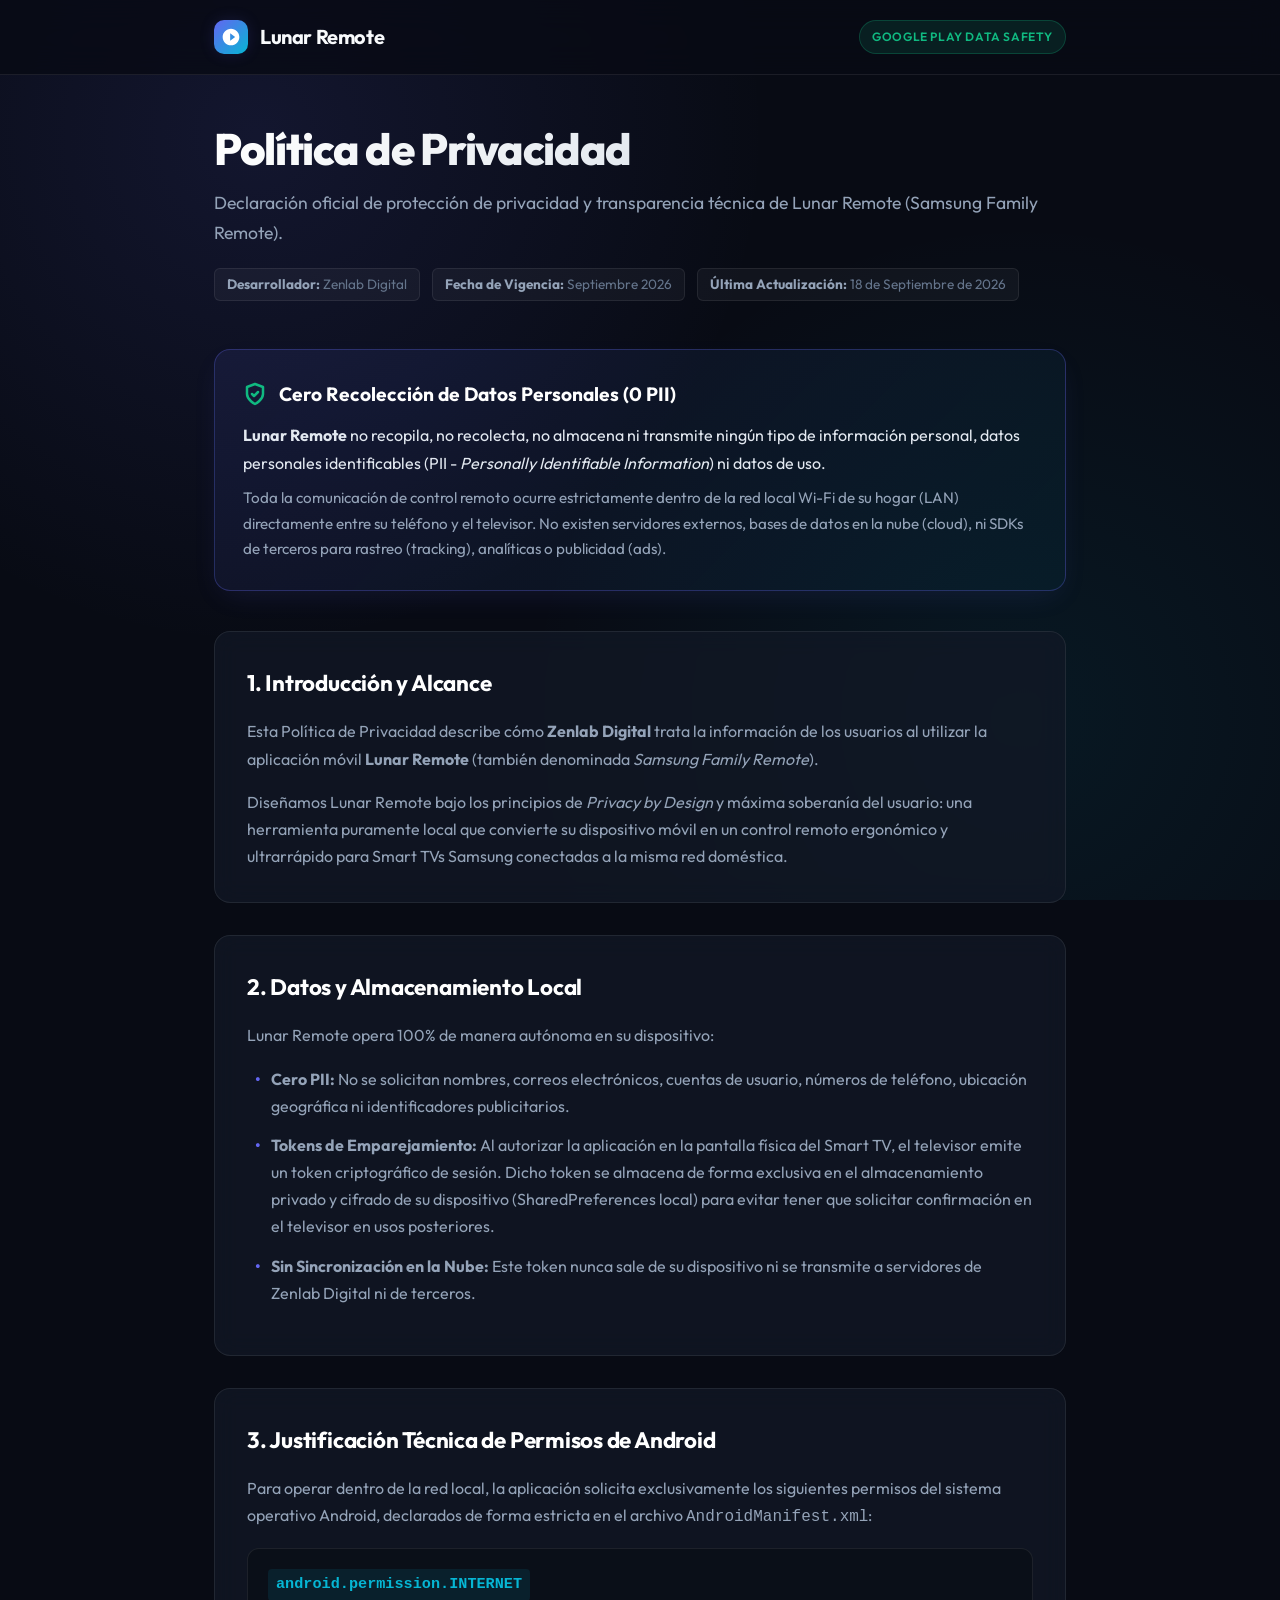
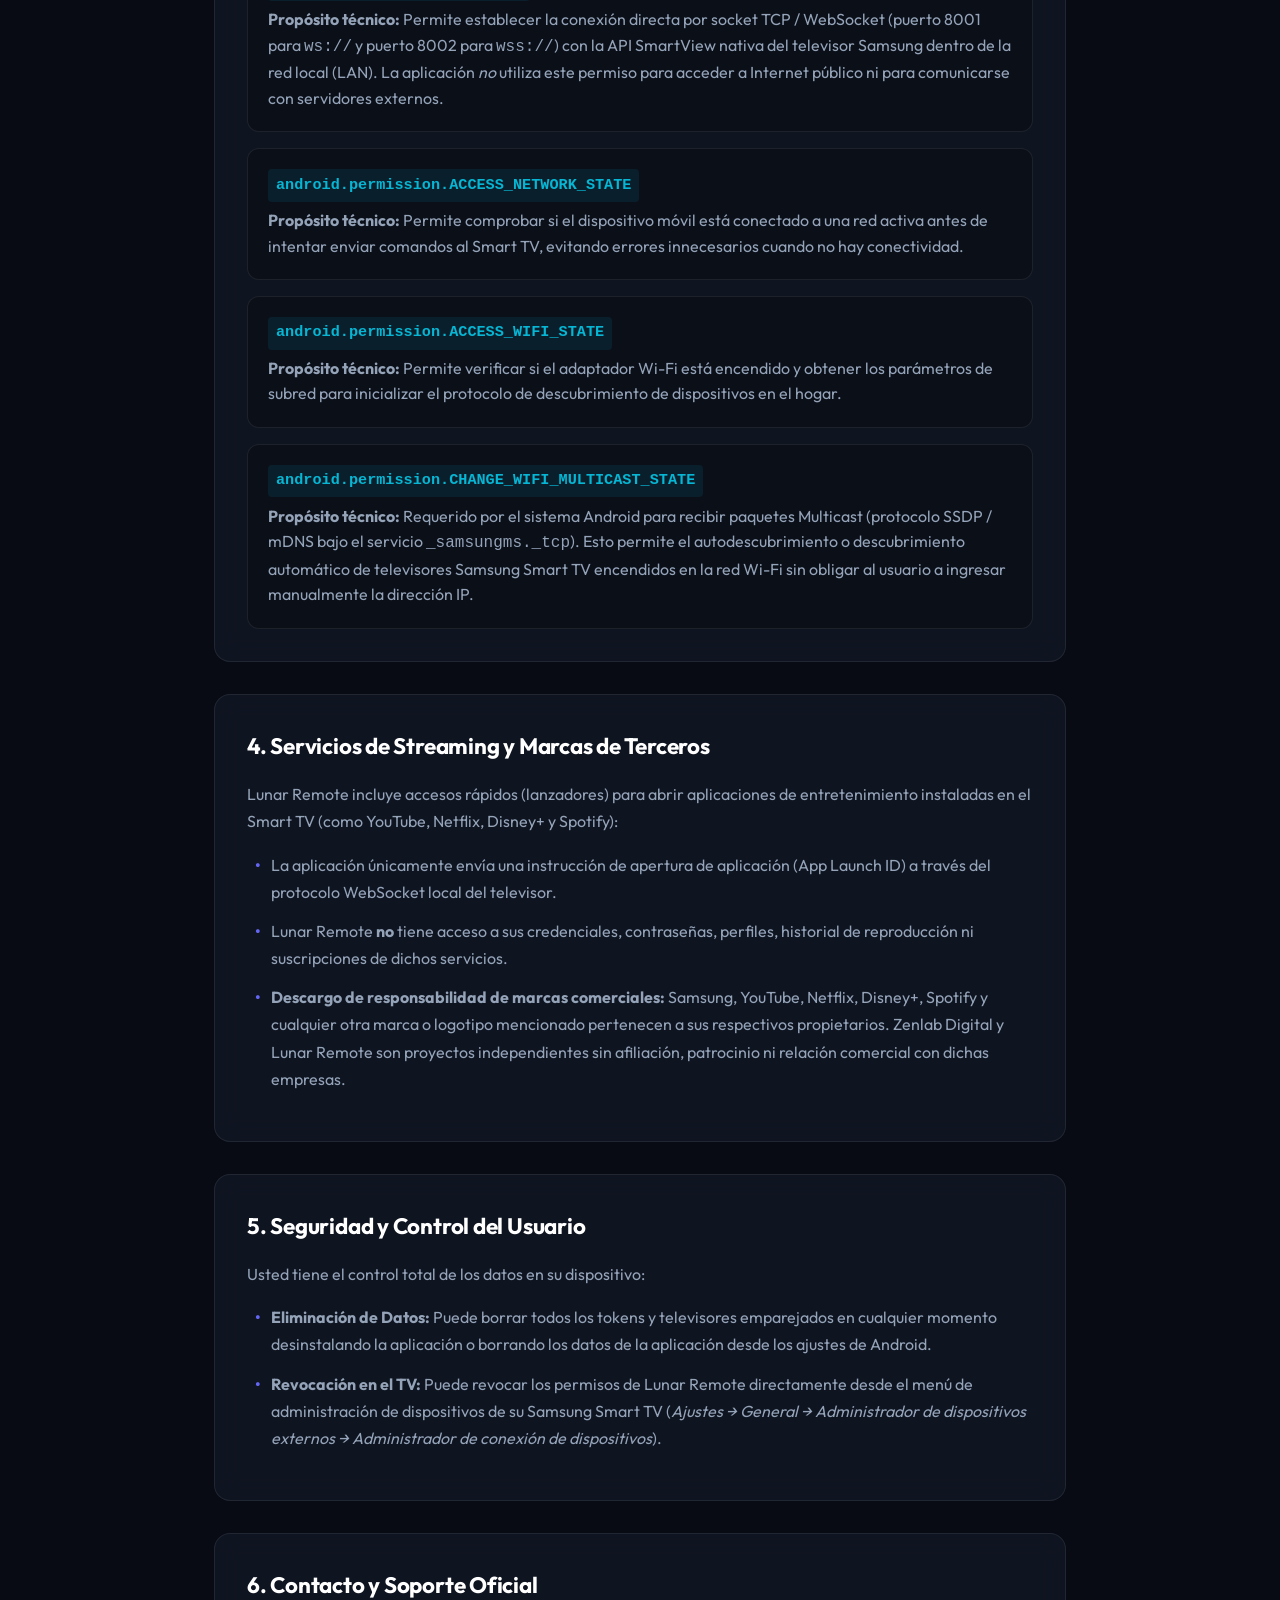
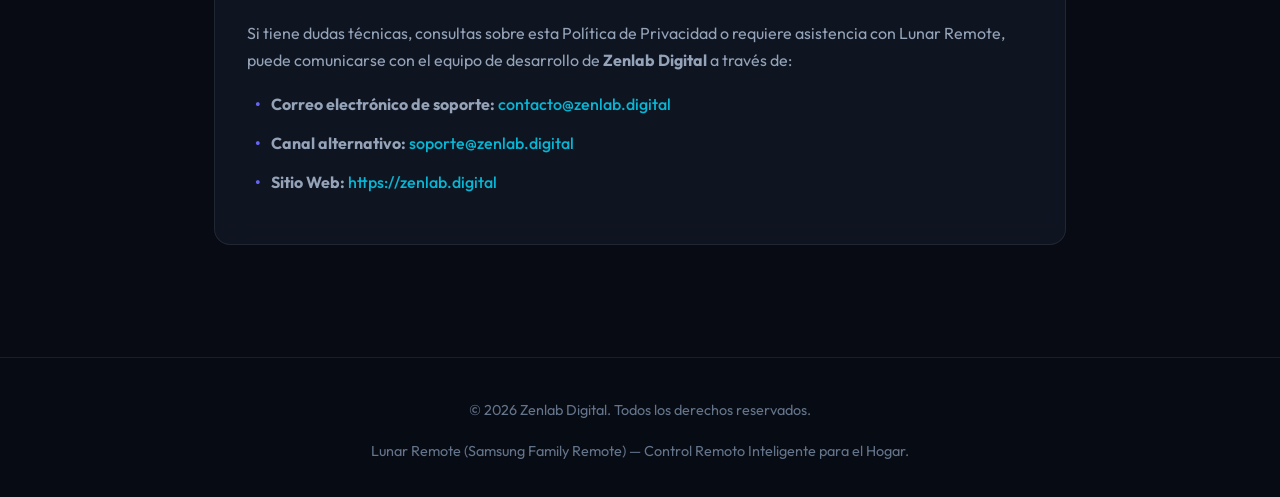
==== privacy.html @ e154f251 "feat: initial landing page and privacy policy for Lunar Remote" ====
<!DOCTYPE html>
<html lang="es">
<head>
  <meta charset="UTF-8">
  <meta name="viewport" content="width=device-width, initial-scale=1.0">
  <title>Política de Privacidad | Lunar Remote — Zenlab Digital</title>
  <meta name="description" content="Política de Privacidad y Declaración de Data Safety de Lunar Remote (Samsung Family Remote) desarrollada por Zenlab Digital.">
  <link rel="preconnect" href="https://fonts.googleapis.com">
  <link rel="preconnect" href="https://fonts.gstatic.com" crossorigin>
  <link href="https://fonts.googleapis.com/css2?family=Outfit:wght@300;400;500;600;700;800&display=swap" rel="stylesheet">
  <style>
    :root {
      --bg-dark: #080B14;
      --bg-card: rgba(18, 24, 38, 0.75);
      --bg-card-hover: rgba(28, 36, 56, 0.85);
      --border-glass: rgba(255, 255, 255, 0.08);
      --border-accent: rgba(99, 102, 241, 0.3);
      --accent-primary: #6366F1;
      --accent-secondary: #06B6D4;
      --accent-glow: rgba(99, 102, 241, 0.15);
      --text-main: #F8FAFC;
      --text-muted: #94A3B8;
      --text-dim: #64748B;
      --success: #10B981;
      --font-family: 'Outfit', -apple-system, BlinkMacSystemFont, 'Segoe UI', Roboto, sans-serif;
    }

    * {
      box-sizing: border-box;
      margin: 0;
      padding: 0;
    }

    body {
      font-family: var(--font-family);
      background-color: var(--bg-dark);
      background-image: 
        radial-gradient(circle at 20% 15%, rgba(99, 102, 241, 0.12) 0%, transparent 40%),
        radial-gradient(circle at 80% 80%, rgba(6, 182, 212, 0.08) 0%, transparent 40%);
      background-attachment: fixed;
      color: var(--text-main);
      line-height: 1.7;
      min-height: 100vh;
      display: flex;
      flex-direction: column;
    }

    header {
      border-bottom: 1px solid var(--border-glass);
      background: rgba(8, 11, 20, 0.8);
      backdrop-filter: blur(16px);
      -webkit-backdrop-filter: blur(16px);
      position: sticky;
      top: 0;
      z-index: 100;
    }

    .nav-container {
      max-width: 900px;
      margin: 0 auto;
      padding: 1.25rem 1.5rem;
      display: flex;
      justify-content: space-between;
      align-items: center;
    }

    .brand {
      display: flex;
      align-items: center;
      gap: 0.75rem;
      text-decoration: none;
      color: var(--text-main);
      font-weight: 700;
      font-size: 1.25rem;
      letter-spacing: -0.02em;
    }

    .brand-badge {
      width: 34px;
      height: 34px;
      border-radius: 10px;
      background: linear-gradient(135deg, var(--accent-primary), var(--accent-secondary));
      display: flex;
      align-items: center;
      justify-content: center;
      box-shadow: 0 0 15px var(--accent-glow);
    }

    .brand-badge svg {
      width: 20px;
      height: 20px;
      fill: #ffffff;
    }

    .nav-tag {
      font-size: 0.75rem;
      font-weight: 600;
      text-transform: uppercase;
      letter-spacing: 0.05em;
      padding: 0.35rem 0.75rem;
      border-radius: 9999px;
      background: rgba(16, 185, 129, 0.12);
      color: var(--success);
      border: 1px solid rgba(16, 185, 129, 0.25);
    }

    main {
      flex: 1;
      max-width: 900px;
      margin: 0 auto;
      padding: 3rem 1.5rem 5rem;
      width: 100%;
    }

    .policy-hero {
      margin-bottom: 3rem;
      text-align: left;
    }

    .policy-title {
      font-size: clamp(2rem, 4vw, 2.75rem);
      font-weight: 800;
      letter-spacing: -0.03em;
      line-height: 1.2;
      margin-bottom: 0.75rem;
      background: linear-gradient(135deg, #FFFFFF 0%, #CBD5E1 100%);
      -webkit-background-clip: text;
      -webkit-text-fill-color: transparent;
    }

    .policy-subtitle {
      font-size: 1.1rem;
      color: var(--text-muted);
      margin-bottom: 1.25rem;
    }

    .meta-pills {
      display: flex;
      flex-wrap: wrap;
      gap: 0.75rem;
      font-size: 0.85rem;
      color: var(--text-dim);
    }

    .meta-pill {
      background: rgba(255, 255, 255, 0.04);
      border: 1px solid var(--border-glass);
      padding: 0.25rem 0.75rem;
      border-radius: 6px;
    }

    .meta-pill strong {
      color: var(--text-muted);
    }

    .highlight-card {
      background: linear-gradient(135deg, rgba(99, 102, 241, 0.1), rgba(6, 182, 212, 0.05));
      border: 1px solid var(--border-accent);
      border-radius: 16px;
      padding: 1.75rem;
      margin-bottom: 2.5rem;
      box-shadow: 0 10px 30px -10px var(--accent-glow);
    }

    .highlight-header {
      display: flex;
      align-items: center;
      gap: 0.75rem;
      margin-bottom: 0.75rem;
    }

    .highlight-header h3 {
      font-size: 1.2rem;
      font-weight: 700;
      color: #FFFFFF;
    }

    .section-card {
      background: var(--bg-card);
      border: 1px solid var(--border-glass);
      border-radius: 16px;
      padding: 2rem;
      margin-bottom: 2rem;
      backdrop-filter: blur(12px);
      -webkit-backdrop-filter: blur(12px);
      transition: border-color 0.2s ease, transform 0.2s ease;
    }

    .section-card:hover {
      border-color: rgba(255, 255, 255, 0.15);
    }

    .section-card h2 {
      font-size: 1.4rem;
      font-weight: 700;
      margin-bottom: 1rem;
      color: #FFFFFF;
      display: flex;
      align-items: center;
      gap: 0.5rem;
      letter-spacing: -0.01em;
    }

    .section-card p {
      color: var(--text-muted);
      margin-bottom: 1rem;
      font-size: 1rem;
    }

    .section-card p:last-child {
      margin-bottom: 0;
    }

    .permission-item {
      background: rgba(0, 0, 0, 0.25);
      border: 1px solid var(--border-glass);
      border-radius: 12px;
      padding: 1.25rem;
      margin-top: 1rem;
    }

    .permission-name {
      font-family: ui-monospace, SFMono-Regular, Menlo, Monaco, Consolas, monospace;
      font-size: 0.95rem;
      font-weight: 600;
      color: var(--accent-secondary);
      margin-bottom: 0.4rem;
      display: inline-block;
      background: rgba(6, 182, 212, 0.1);
      padding: 0.2rem 0.5rem;
      border-radius: 4px;
    }

    .permission-desc {
      font-size: 0.95rem;
      color: var(--text-muted);
      line-height: 1.6;
    }

    ul {
      list-style-type: none;
      padding-left: 0;
      margin: 1rem 0;
    }

    ul li {
      position: relative;
      padding-left: 1.5rem;
      margin-bottom: 0.75rem;
      color: var(--text-muted);
    }

    ul li::before {
      content: "•";
      position: absolute;
      left: 0.5rem;
      color: var(--accent-primary);
      font-weight: bold;
    }

    footer {
      border-top: 1px solid var(--border-glass);
      background: rgba(8, 11, 20, 0.95);
      padding: 2.5rem 1.5rem;
      text-align: center;
      font-size: 0.9rem;
      color: var(--text-dim);
    }

    .footer-content {
      max-width: 900px;
      margin: 0 auto;
      display: flex;
      flex-direction: column;
      align-items: center;
      gap: 1rem;
    }

    .contact-link {
      color: var(--accent-secondary);
      text-decoration: none;
      font-weight: 500;
      transition: color 0.2s ease;
    }

    .contact-link:hover {
      color: #FFFFFF;
      text-decoration: underline;
    }
  </style>
</head>
<body>

  <header>
    <div class="nav-container">
      <a href="index.html" class="brand">
        <div class="brand-badge">
          <svg viewBox="0 0 24 24">
            <path d="M12 2C6.48 2 2 6.48 2 12s4.48 10 10 10 10-4.48 10-10S17.52 2 12 2zm-1 14.5v-9l6 4.5-6 4.5z"/>
          </svg>
        </div>
        <span>Lunar Remote</span>
      </a>
      <span class="nav-tag">Google Play Data Safety</span>
    </div>
  </header>

  <main>
    <div class="policy-hero">
      <h1 class="policy-title">Política de Privacidad</h1>
      <p class="policy-subtitle">Declaración oficial de protección de privacidad y transparencia técnica de Lunar Remote (Samsung Family Remote).</p>
      <div class="meta-pills">
        <div class="meta-pill"><strong>Desarrollador:</strong> Zenlab Digital</div>
        <div class="meta-pill"><strong>Fecha de Vigencia:</strong> Septiembre 2026</div>
        <div class="meta-pill"><strong>Última Actualización:</strong> 18 de Septiembre de 2026</div>
      </div>
    </div>

    <!-- Highlight de Cero Recolección PII -->
    <div class="highlight-card">
      <div class="highlight-header">
        <svg width="24" height="24" viewBox="0 0 24 24" fill="none" stroke="#10B981" stroke-width="2.5" stroke-linecap="round" stroke-linejoin="round">
          <path d="M12 22s8-4 8-10V5l-8-3-8 3v7c0 6 8 10 8 10z"></path>
          <path d="m9 12 2 2 4-4"></path>
        </svg>
        <h3>Cero Recolección de Datos Personales (0 PII)</h3>
      </div>
      <p style="color: #E2E8F0; font-size: 1rem; margin-bottom: 0.5rem;">
        <strong>Lunar Remote</strong> no recopila, no recolecta, no almacena ni transmite ningún tipo de información personal, datos personales identificables (PII - <em>Personally Identifiable Information</em>) ni datos de uso.
      </p>
      <p style="color: var(--text-muted); font-size: 0.95rem;">
        Toda la comunicación de control remoto ocurre estrictamente dentro de la red local Wi-Fi de su hogar (LAN) directamente entre su teléfono y el televisor. No existen servidores externos, bases de datos en la nube (cloud), ni SDKs de terceros para rastreo (tracking), analíticas o publicidad (ads).
      </p>
    </div>

    <!-- Sección 1: Introducción y Alcance -->
    <section class="section-card">
      <h2>1. Introducción y Alcance</h2>
      <p>
        Esta Política de Privacidad describe cómo <strong>Zenlab Digital</strong> trata la información de los usuarios al utilizar la aplicación móvil <strong>Lunar Remote</strong> (también denominada <em>Samsung Family Remote</em>).
      </p>
      <p>
        Diseñamos Lunar Remote bajo los principios de <em>Privacy by Design</em> y máxima soberanía del usuario: una herramienta puramente local que convierte su dispositivo móvil en un control remoto ergonómico y ultrarrápido para Smart TVs Samsung conectadas a la misma red doméstica.
      </p>
    </section>

    <!-- Sección 2: Datos y Almacenamiento Local -->
    <section class="section-card">
      <h2>2. Datos y Almacenamiento Local</h2>
      <p>
        Lunar Remote opera 100% de manera autónoma en su dispositivo:
      </p>
      <ul>
        <li><strong>Cero PII:</strong> No se solicitan nombres, correos electrónicos, cuentas de usuario, números de teléfono, ubicación geográfica ni identificadores publicitarios.</li>
        <li><strong>Tokens de Emparejamiento:</strong> Al autorizar la aplicación en la pantalla física del Smart TV, el televisor emite un token criptográfico de sesión. Dicho token se almacena de forma exclusiva en el almacenamiento privado y cifrado de su dispositivo (SharedPreferences local) para evitar tener que solicitar confirmación en el televisor en usos posteriores.</li>
        <li><strong>Sin Sincronización en la Nube:</strong> Este token nunca sale de su dispositivo ni se transmite a servidores de Zenlab Digital ni de terceros.</li>
      </ul>
    </section>

    <!-- Sección 3: Justificación Técnica de Permisos de Android -->
    <section class="section-card">
      <h2>3. Justificación Técnica de Permisos de Android</h2>
      <p>
        Para operar dentro de la red local, la aplicación solicita exclusivamente los siguientes permisos del sistema operativo Android, declarados de forma estricta en el archivo <code>AndroidManifest.xml</code>:
      </p>

      <div class="permission-item">
        <span class="permission-name">android.permission.INTERNET</span>
        <p class="permission-desc">
          <strong>Propósito técnico:</strong> Permite establecer la conexión directa por socket TCP / WebSocket (puerto 8001 para <code>ws://</code> y puerto 8002 para <code>wss://</code>) con la API SmartView nativa del televisor Samsung dentro de la red local (LAN). La aplicación <em>no</em> utiliza este permiso para acceder a Internet público ni para comunicarse con servidores externos.
        </p>
      </div>

      <div class="permission-item">
        <span class="permission-name">android.permission.ACCESS_NETWORK_STATE</span>
        <p class="permission-desc">
          <strong>Propósito técnico:</strong> Permite comprobar si el dispositivo móvil está conectado a una red activa antes de intentar enviar comandos al Smart TV, evitando errores innecesarios cuando no hay conectividad.
        </p>
      </div>

      <div class="permission-item">
        <span class="permission-name">android.permission.ACCESS_WIFI_STATE</span>
        <p class="permission-desc">
          <strong>Propósito técnico:</strong> Permite verificar si el adaptador Wi-Fi está encendido y obtener los parámetros de subred para inicializar el protocolo de descubrimiento de dispositivos en el hogar.
        </p>
      </div>

      <div class="permission-item">
        <span class="permission-name">android.permission.CHANGE_WIFI_MULTICAST_STATE</span>
        <p class="permission-desc">
          <strong>Propósito técnico:</strong> Requerido por el sistema Android para recibir paquetes Multicast (protocolo SSDP / mDNS bajo el servicio <code>_samsungms._tcp</code>). Esto permite el autodescubrimiento o descubrimiento automático de televisores Samsung Smart TV encendidos en la red Wi-Fi sin obligar al usuario a ingresar manualmente la dirección IP.
        </p>
      </div>
    </section>

    <!-- Sección 4: Servicios de Terceros y Lanzadores de Streaming -->
    <section class="section-card">
      <h2>4. Servicios de Streaming y Marcas de Terceros</h2>
      <p>
        Lunar Remote incluye accesos rápidos (lanzadores) para abrir aplicaciones de entretenimiento instaladas en el Smart TV (como YouTube, Netflix, Disney+ y Spotify):
      </p>
      <ul>
        <li>La aplicación únicamente envía una instrucción de apertura de aplicación (App Launch ID) a través del protocolo WebSocket local del televisor.</li>
        <li>Lunar Remote <strong>no</strong> tiene acceso a sus credenciales, contraseñas, perfiles, historial de reproducción ni suscripciones de dichos servicios.</li>
        <li><strong>Descargo de responsabilidad de marcas comerciales:</strong> Samsung, YouTube, Netflix, Disney+, Spotify y cualquier otra marca o logotipo mencionado pertenecen a sus respectivos propietarios. Zenlab Digital y Lunar Remote son proyectos independientes sin afiliación, patrocinio ni relación comercial con dichas empresas.</li>
      </ul>
    </section>

    <!-- Sección 5: Seguridad y Derechos del Usuario -->
    <section class="section-card">
      <h2>5. Seguridad y Control del Usuario</h2>
      <p>
        Usted tiene el control total de los datos en su dispositivo:
      </p>
      <ul>
        <li><strong>Eliminación de Datos:</strong> Puede borrar todos los tokens y televisores emparejados en cualquier momento desinstalando la aplicación o borrando los datos de la aplicación desde los ajustes de Android.</li>
        <li><strong>Revocación en el TV:</strong> Puede revocar los permisos de Lunar Remote directamente desde el menú de administración de dispositivos de su Samsung Smart TV (<em>Ajustes → General → Administrador de dispositivos externos → Administrador de conexión de dispositivos</em>).</li>
      </ul>
    </section>

    <!-- Sección 6: Contacto y Soporte -->
    <section class="section-card">
      <h2>6. Contacto y Soporte Oficial</h2>
      <p>
        Si tiene dudas técnicas, consultas sobre esta Política de Privacidad o requiere asistencia con Lunar Remote, puede comunicarse con el equipo de desarrollo de <strong>Zenlab Digital</strong> a través de:
      </p>
      <ul>
        <li><strong>Correo electrónico de soporte:</strong> <a href="mailto:contacto@zenlab.digital" class="contact-link">contacto@zenlab.digital</a></li>
        <li><strong>Canal alternativo:</strong> <a href="mailto:soporte@zenlab.digital" class="contact-link">soporte@zenlab.digital</a></li>
        <li><strong>Sitio Web:</strong> <a href="https://zenlab.digital" class="contact-link" target="_blank" rel="noopener noreferrer">https://zenlab.digital</a></li>
      </ul>
    </section>
  </main>

  <footer>
    <div class="footer-content">
      <p>© 2026 Zenlab Digital. Todos los derechos reservados.</p>
      <p>Lunar Remote (Samsung Family Remote) — Control Remoto Inteligente para el Hogar.</p>
    </div>
  </footer>

</body>
</html>
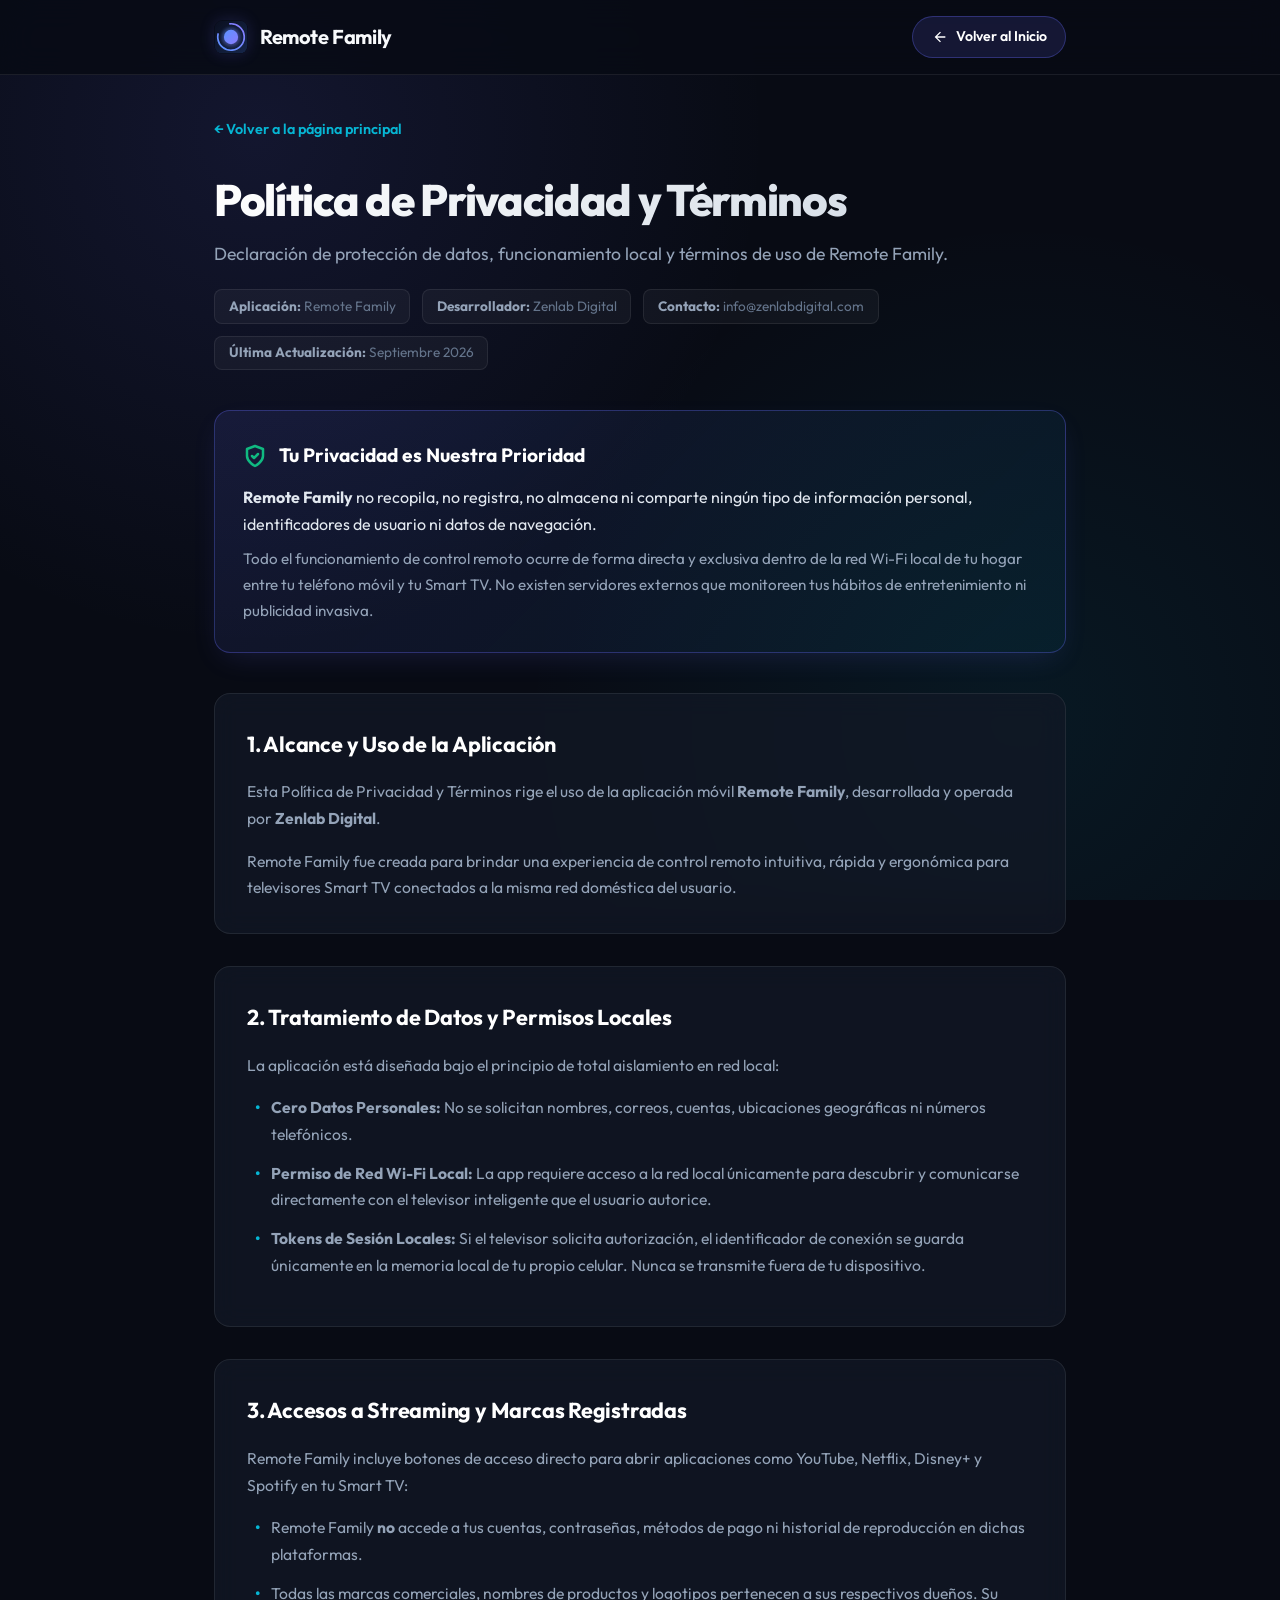
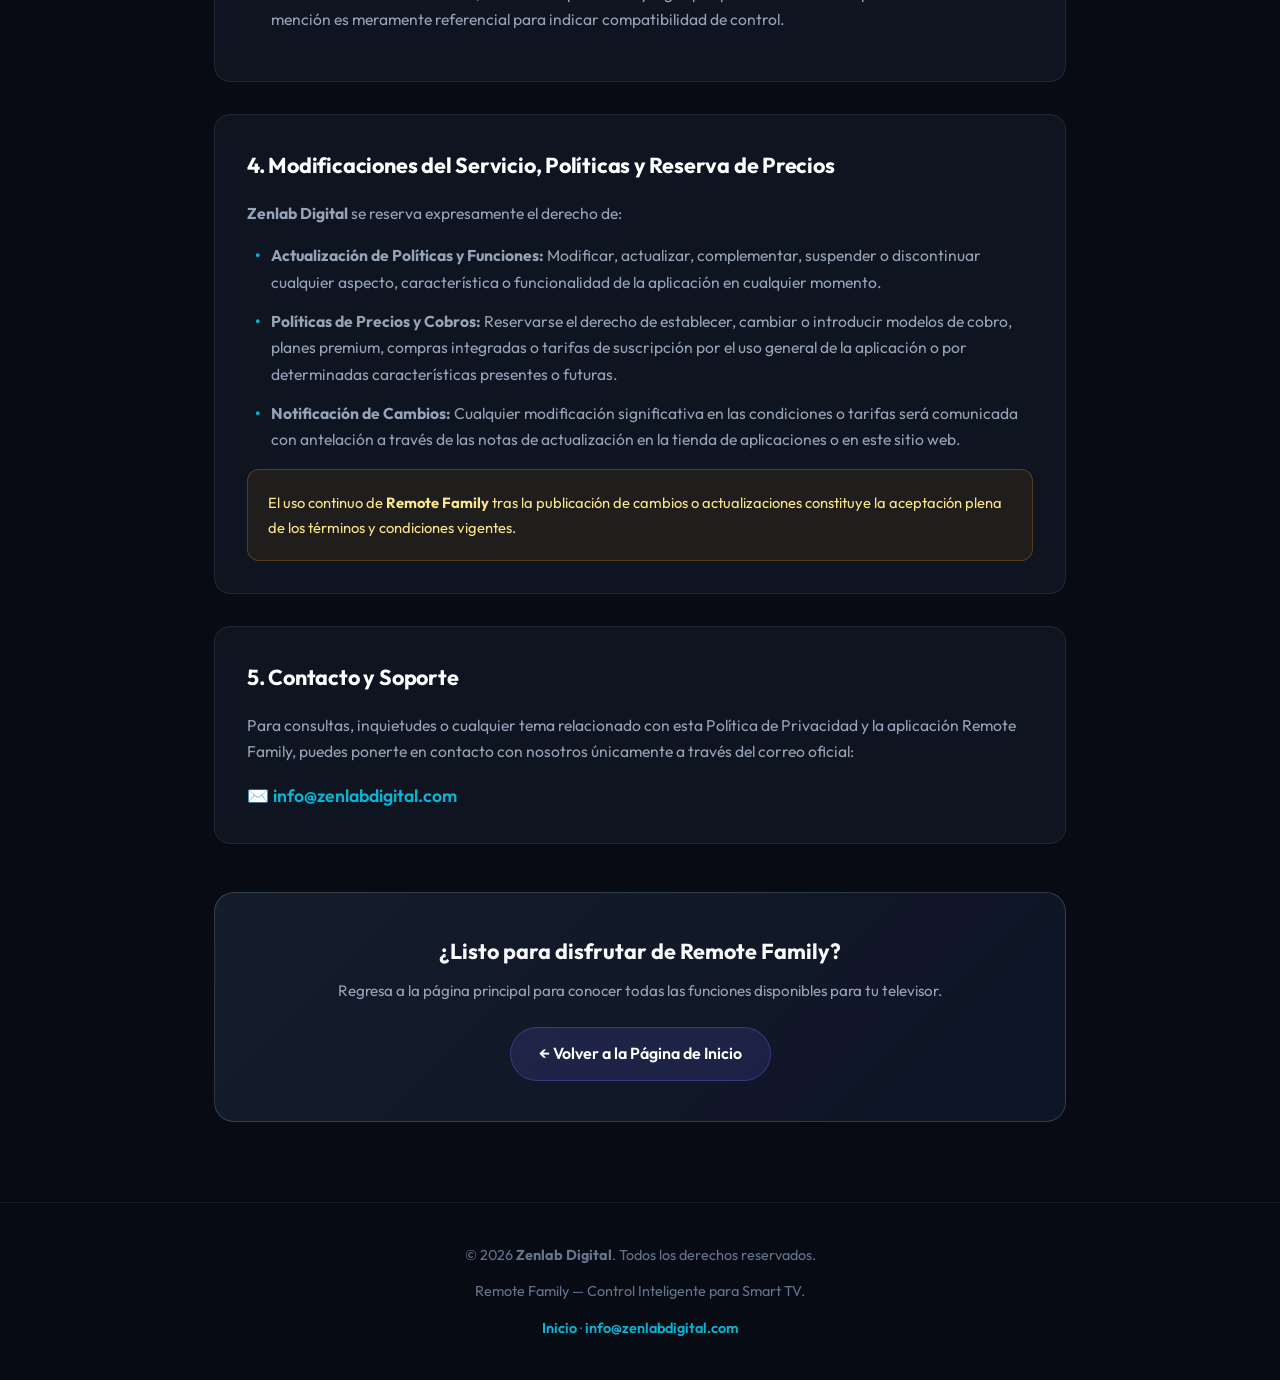
==== commit 9c9f54b3: "feat(branding): update to Remote Family landing, mockup and privacy policy" ====
--- a/privacy.html
+++ b/privacy.html
@@ -3,8 +3,13 @@
 <head>
   <meta charset="UTF-8">
   <meta name="viewport" content="width=device-width, initial-scale=1.0">
-  <title>Política de Privacidad | Lunar Remote — Zenlab Digital</title>
-  <meta name="description" content="Política de Privacidad y Declaración de Data Safety de Lunar Remote (Samsung Family Remote) desarrollada por Zenlab Digital.">
+  <title>Política de Privacidad y Términos | Remote Family — Zenlab Digital</title>
+  <meta name="description" content="Política de Privacidad, Declaración de Data Safety y Términos de Servicio de la aplicación Remote Family desarrollada por Zenlab Digital.">
+  <meta name="author" content="Zenlab Digital">
+
+  <!-- Favicon / App Icon -->
+  <link rel="icon" type="image/svg+xml" href="icono-app.svg">
+
   <link rel="preconnect" href="https://fonts.googleapis.com">
   <link rel="preconnect" href="https://fonts.gstatic.com" crossorigin>
   <link href="https://fonts.googleapis.com/css2?family=Outfit:wght@300;400;500;600;700;800&display=swap" rel="stylesheet">
@@ -14,14 +19,16 @@
       --bg-card: rgba(18, 24, 38, 0.75);
       --bg-card-hover: rgba(28, 36, 56, 0.85);
       --border-glass: rgba(255, 255, 255, 0.08);
-      --border-accent: rgba(99, 102, 241, 0.3);
+      --border-glass-strong: rgba(255, 255, 255, 0.15);
+      --border-accent: rgba(99, 102, 241, 0.35);
       --accent-primary: #6366F1;
       --accent-secondary: #06B6D4;
-      --accent-glow: rgba(99, 102, 241, 0.15);
+      --accent-glow: rgba(99, 102, 241, 0.2);
       --text-main: #F8FAFC;
       --text-muted: #94A3B8;
       --text-dim: #64748B;
       --success: #10B981;
+      --warning: #F59E0B;
       --font-family: 'Outfit', -apple-system, BlinkMacSystemFont, 'Segoe UI', Roboto, sans-serif;
     }
 
@@ -47,7 +54,7 @@
 
     header {
       border-bottom: 1px solid var(--border-glass);
-      background: rgba(8, 11, 20, 0.8);
+      background: rgba(8, 11, 20, 0.85);
       backdrop-filter: blur(16px);
       -webkit-backdrop-filter: blur(16px);
       position: sticky;
@@ -58,7 +65,7 @@
     .nav-container {
       max-width: 900px;
       margin: 0 auto;
-      padding: 1.25rem 1.5rem;
+      padding: 1rem 1.5rem;
       display: flex;
       justify-content: space-between;
       align-items: center;
@@ -75,45 +82,71 @@
       letter-spacing: -0.02em;
     }
 
-    .brand-badge {
+    .brand-icon {
       width: 34px;
       height: 34px;
-      border-radius: 10px;
-      background: linear-gradient(135deg, var(--accent-primary), var(--accent-secondary));
-      display: flex;
-      align-items: center;
-      justify-content: center;
+      border-radius: 9px;
+      object-fit: cover;
       box-shadow: 0 0 15px var(--accent-glow);
     }
 
-    .brand-badge svg {
-      width: 20px;
-      height: 20px;
-      fill: #ffffff;
-    }
-
-    .nav-tag {
-      font-size: 0.75rem;
+    .nav-actions {
+      display: flex;
+      align-items: center;
+      gap: 1rem;
+    }
+
+    .btn-back {
+      display: inline-flex;
+      align-items: center;
+      gap: 0.5rem;
+      padding: 0.5rem 1.15rem;
+      border-radius: 9999px;
+      background: rgba(99, 102, 241, 0.15);
+      border: 1px solid var(--border-accent);
+      color: #FFFFFF;
+      text-decoration: none;
+      font-size: 0.88rem;
       font-weight: 600;
-      text-transform: uppercase;
-      letter-spacing: 0.05em;
-      padding: 0.35rem 0.75rem;
-      border-radius: 9999px;
-      background: rgba(16, 185, 129, 0.12);
-      color: var(--success);
-      border: 1px solid rgba(16, 185, 129, 0.25);
+      transition: all 0.25s ease;
+    }
+
+    .btn-back:hover {
+      background: var(--accent-primary);
+      box-shadow: 0 0 20px var(--accent-glow);
+      transform: translateX(-3px);
     }
 
     main {
       flex: 1;
       max-width: 900px;
       margin: 0 auto;
-      padding: 3rem 1.5rem 5rem;
+      padding: 2.5rem 1.5rem 5rem;
       width: 100%;
     }
 
+    .breadcrumb-nav {
+      margin-bottom: 2rem;
+    }
+
+    .breadcrumb-link {
+      display: inline-flex;
+      align-items: center;
+      gap: 0.4rem;
+      color: var(--accent-secondary);
+      text-decoration: none;
+      font-size: 0.9rem;
+      font-weight: 600;
+      transition: color 0.2s ease;
+    }
+
+    .breadcrumb-link:hover {
+      color: #FFFFFF;
+      text-decoration: underline;
+    }
+
     .policy-hero {
-      margin-bottom: 3rem;
+      margin-bottom: 2.5rem;
       text-align: left;
     }
 
@@ -145,8 +178,8 @@
     .meta-pill {
       background: rgba(255, 255, 255, 0.04);
       border: 1px solid var(--border-glass);
-      padding: 0.25rem 0.75rem;
-      border-radius: 6px;
+      padding: 0.3rem 0.85rem;
+      border-radius: 8px;
     }
 
     .meta-pill strong {
@@ -154,7 +187,7 @@
     }
 
     .highlight-card {
-      background: linear-gradient(135deg, rgba(99, 102, 241, 0.1), rgba(6, 182, 212, 0.05));
+      background: linear-gradient(135deg, rgba(99, 102, 241, 0.12), rgba(6, 182, 212, 0.06));
       border: 1px solid var(--border-accent);
       border-radius: 16px;
       padding: 1.75rem;
@@ -183,7 +216,7 @@
       margin-bottom: 2rem;
       backdrop-filter: blur(12px);
       -webkit-backdrop-filter: blur(12px);
-      transition: border-color 0.2s ease, transform 0.2s ease;
+      transition: border-color 0.2s ease;
     }
 
     .section-card:hover {
@@ -191,7 +224,7 @@
     }
 
     .section-card h2 {
-      font-size: 1.4rem;
+      font-size: 1.35rem;
       font-weight: 700;
       margin-bottom: 1rem;
       color: #FFFFFF;
@@ -204,37 +237,11 @@
     .section-card p {
       color: var(--text-muted);
       margin-bottom: 1rem;
-      font-size: 1rem;
+      font-size: 0.98rem;
     }
 
     .section-card p:last-child {
       margin-bottom: 0;
-    }
-
-    .permission-item {
-      background: rgba(0, 0, 0, 0.25);
-      border: 1px solid var(--border-glass);
-      border-radius: 12px;
-      padding: 1.25rem;
-      margin-top: 1rem;
-    }
-
-    .permission-name {
-      font-family: ui-monospace, SFMono-Regular, Menlo, Monaco, Consolas, monospace;
-      font-size: 0.95rem;
-      font-weight: 600;
-      color: var(--accent-secondary);
-      margin-bottom: 0.4rem;
-      display: inline-block;
-      background: rgba(6, 182, 212, 0.1);
-      padding: 0.2rem 0.5rem;
-      border-radius: 4px;
-    }
-
-    .permission-desc {
-      font-size: 0.95rem;
-      color: var(--text-muted);
-      line-height: 1.6;
     }
 
     ul {
@@ -248,14 +255,62 @@
       padding-left: 1.5rem;
       margin-bottom: 0.75rem;
       color: var(--text-muted);
+      font-size: 0.98rem;
     }
 
     ul li::before {
       content: "•";
       position: absolute;
       left: 0.5rem;
-      color: var(--accent-primary);
+      color: var(--accent-secondary);
       font-weight: bold;
+    }
+
+    .notice-box {
+      background: rgba(245, 158, 11, 0.08);
+      border: 1px solid rgba(245, 158, 11, 0.25);
+      border-radius: 12px;
+      padding: 1.25rem;
+      margin-top: 1rem;
+    }
+
+    .notice-box p {
+      color: #FDE68A;
+      font-size: 0.92rem;
+      margin-bottom: 0;
+    }
+
+    .contact-link {
+      color: var(--accent-secondary);
+      text-decoration: none;
+      font-weight: 600;
+      transition: color 0.2s ease;
+    }
+
+    .contact-link:hover {
+      color: #FFFFFF;
+      text-decoration: underline;
+    }
+
+    .bottom-return-banner {
+      margin-top: 3rem;
+      text-align: center;
+      padding: 2.5rem;
+      background: linear-gradient(135deg, rgba(30, 41, 59, 0.6) 0%, rgba(15, 23, 42, 0.8) 100%);
+      border: 1px solid var(--border-glass-strong);
+      border-radius: 20px;
+    }
+
+    .bottom-return-banner h3 {
+      font-size: 1.35rem;
+      font-weight: 700;
+      margin-bottom: 0.5rem;
+    }
+
+    .bottom-return-banner p {
+      color: var(--text-muted);
+      margin-bottom: 1.5rem;
+      font-size: 0.95rem;
     }
 
     footer {
@@ -273,169 +328,148 @@
       display: flex;
       flex-direction: column;
       align-items: center;
-      gap: 1rem;
-    }
-
-    .contact-link {
-      color: var(--accent-secondary);
-      text-decoration: none;
-      font-weight: 500;
-      transition: color 0.2s ease;
-    }
-
-    .contact-link:hover {
-      color: #FFFFFF;
-      text-decoration: underline;
+      gap: 0.75rem;
     }
   </style>
 </head>
 <body>
 
+  <!-- Navigation Header with Return View Link -->
   <header>
     <div class="nav-container">
-      <a href="index.html" class="brand">
-        <div class="brand-badge">
-          <svg viewBox="0 0 24 24">
-            <path d="M12 2C6.48 2 2 6.48 2 12s4.48 10 10 10 10-4.48 10-10S17.52 2 12 2zm-1 14.5v-9l6 4.5-6 4.5z"/>
+      <a href="index.html" class="brand" aria-label="Remote Family Inicio">
+        <img src="icono-app.svg" alt="Remote Family Icon" class="brand-icon">
+        <span>Remote Family</span>
+      </a>
+      
+      <div class="nav-actions">
+        <a href="index.html" class="btn-back">
+          <svg width="16" height="16" viewBox="0 0 24 24" fill="currentColor">
+            <path d="M20 11H7.83l5.59-5.59L12 4l-8 8 8 8 1.41-1.41L7.83 13H20v-2z"/>
           </svg>
-        </div>
-        <span>Lunar Remote</span>
+          Volver al Inicio
+        </a>
+      </div>
+    </div>
+  </header>
+
+  <main>
+    <!-- Breadcrumb return -->
+    <div class="breadcrumb-nav">
+      <a href="index.html" class="breadcrumb-link">
+        ← Volver a la página principal
       </a>
-      <span class="nav-tag">Google Play Data Safety</span>
-    </div>
-  </header>
-
-  <main>
+    </div>
+
     <div class="policy-hero">
-      <h1 class="policy-title">Política de Privacidad</h1>
-      <p class="policy-subtitle">Declaración oficial de protección de privacidad y transparencia técnica de Lunar Remote (Samsung Family Remote).</p>
+      <h1 class="policy-title">Política de Privacidad y Términos</h1>
+      <p class="policy-subtitle">Declaración de protección de datos, funcionamiento local y términos de uso de Remote Family.</p>
       <div class="meta-pills">
+        <div class="meta-pill"><strong>Aplicación:</strong> Remote Family</div>
         <div class="meta-pill"><strong>Desarrollador:</strong> Zenlab Digital</div>
-        <div class="meta-pill"><strong>Fecha de Vigencia:</strong> Septiembre 2026</div>
-        <div class="meta-pill"><strong>Última Actualización:</strong> 18 de Septiembre de 2026</div>
+        <div class="meta-pill"><strong>Contacto:</strong> info@zenlabdigital.com</div>
+        <div class="meta-pill"><strong>Última Actualización:</strong> Septiembre 2026</div>
       </div>
     </div>
 
     <!-- Highlight de Cero Recolección PII -->
-    <div class="highlight-card">
+    <div class="highlight-card" id="seguridad">
       <div class="highlight-header">
         <svg width="24" height="24" viewBox="0 0 24 24" fill="none" stroke="#10B981" stroke-width="2.5" stroke-linecap="round" stroke-linejoin="round">
           <path d="M12 22s8-4 8-10V5l-8-3-8 3v7c0 6 8 10 8 10z"></path>
           <path d="m9 12 2 2 4-4"></path>
         </svg>
-        <h3>Cero Recolección de Datos Personales (0 PII)</h3>
+        <h3>Tu Privacidad es Nuestra Prioridad</h3>
       </div>
       <p style="color: #E2E8F0; font-size: 1rem; margin-bottom: 0.5rem;">
-        <strong>Lunar Remote</strong> no recopila, no recolecta, no almacena ni transmite ningún tipo de información personal, datos personales identificables (PII - <em>Personally Identifiable Information</em>) ni datos de uso.
+        <strong>Remote Family</strong> no recopila, no registra, no almacena ni comparte ningún tipo de información personal, identificadores de usuario ni datos de navegación.
       </p>
       <p style="color: var(--text-muted); font-size: 0.95rem;">
-        Toda la comunicación de control remoto ocurre estrictamente dentro de la red local Wi-Fi de su hogar (LAN) directamente entre su teléfono y el televisor. No existen servidores externos, bases de datos en la nube (cloud), ni SDKs de terceros para rastreo (tracking), analíticas o publicidad (ads).
-      </p>
-    </div>
-
-    <!-- Sección 1: Introducción y Alcance -->
+        Todo el funcionamiento de control remoto ocurre de forma directa y exclusiva dentro de la red Wi-Fi local de tu hogar entre tu teléfono móvil y tu Smart TV. No existen servidores externos que monitoreen tus hábitos de entretenimiento ni publicidad invasiva.
+      </p>
+    </div>
+
+    <!-- Sección 1: Alcance del Servicio -->
     <section class="section-card">
-      <h2>1. Introducción y Alcance</h2>
-      <p>
-        Esta Política de Privacidad describe cómo <strong>Zenlab Digital</strong> trata la información de los usuarios al utilizar la aplicación móvil <strong>Lunar Remote</strong> (también denominada <em>Samsung Family Remote</em>).
-      </p>
-      <p>
-        Diseñamos Lunar Remote bajo los principios de <em>Privacy by Design</em> y máxima soberanía del usuario: una herramienta puramente local que convierte su dispositivo móvil en un control remoto ergonómico y ultrarrápido para Smart TVs Samsung conectadas a la misma red doméstica.
+      <h2>1. Alcance y Uso de la Aplicación</h2>
+      <p>
+        Esta Política de Privacidad y Términos rige el uso de la aplicación móvil <strong>Remote Family</strong>, desarrollada y operada por <strong>Zenlab Digital</strong>.
+      </p>
+      <p>
+        Remote Family fue creada para brindar una experiencia de control remoto intuitiva, rápida y ergonómica para televisores Smart TV conectados a la misma red doméstica del usuario.
       </p>
     </section>
 
-    <!-- Sección 2: Datos y Almacenamiento Local -->
+    <!-- Sección 2: Datos y Permisos de Red -->
     <section class="section-card">
-      <h2>2. Datos y Almacenamiento Local</h2>
-      <p>
-        Lunar Remote opera 100% de manera autónoma en su dispositivo:
+      <h2>2. Tratamiento de Datos y Permisos Locales</h2>
+      <p>
+        La aplicación está diseñada bajo el principio de total aislamiento en red local:
       </p>
       <ul>
-        <li><strong>Cero PII:</strong> No se solicitan nombres, correos electrónicos, cuentas de usuario, números de teléfono, ubicación geográfica ni identificadores publicitarios.</li>
-        <li><strong>Tokens de Emparejamiento:</strong> Al autorizar la aplicación en la pantalla física del Smart TV, el televisor emite un token criptográfico de sesión. Dicho token se almacena de forma exclusiva en el almacenamiento privado y cifrado de su dispositivo (SharedPreferences local) para evitar tener que solicitar confirmación en el televisor en usos posteriores.</li>
-        <li><strong>Sin Sincronización en la Nube:</strong> Este token nunca sale de su dispositivo ni se transmite a servidores de Zenlab Digital ni de terceros.</li>
+        <li><strong>Cero Datos Personales:</strong> No se solicitan nombres, correos, cuentas, ubicaciones geográficas ni números telefónicos.</li>
+        <li><strong>Permiso de Red Wi-Fi Local:</strong> La app requiere acceso a la red local únicamente para descubrir y comunicarse directamente con el televisor inteligente que el usuario autorice.</li>
+        <li><strong>Tokens de Sesión Locales:</strong> Si el televisor solicita autorización, el identificador de conexión se guarda únicamente en la memoria local de tu propio celular. Nunca se transmite fuera de tu dispositivo.</li>
       </ul>
     </section>
 
-    <!-- Sección 3: Justificación Técnica de Permisos de Android -->
+    <!-- Sección 3: Servicios de Terceros y Marcas -->
     <section class="section-card">
-      <h2>3. Justificación Técnica de Permisos de Android</h2>
-      <p>
-        Para operar dentro de la red local, la aplicación solicita exclusivamente los siguientes permisos del sistema operativo Android, declarados de forma estricta en el archivo <code>AndroidManifest.xml</code>:
-      </p>
-
-      <div class="permission-item">
-        <span class="permission-name">android.permission.INTERNET</span>
-        <p class="permission-desc">
-          <strong>Propósito técnico:</strong> Permite establecer la conexión directa por socket TCP / WebSocket (puerto 8001 para <code>ws://</code> y puerto 8002 para <code>wss://</code>) con la API SmartView nativa del televisor Samsung dentro de la red local (LAN). La aplicación <em>no</em> utiliza este permiso para acceder a Internet público ni para comunicarse con servidores externos.
-        </p>
-      </div>
-
-      <div class="permission-item">
-        <span class="permission-name">android.permission.ACCESS_NETWORK_STATE</span>
-        <p class="permission-desc">
-          <strong>Propósito técnico:</strong> Permite comprobar si el dispositivo móvil está conectado a una red activa antes de intentar enviar comandos al Smart TV, evitando errores innecesarios cuando no hay conectividad.
-        </p>
-      </div>
-
-      <div class="permission-item">
-        <span class="permission-name">android.permission.ACCESS_WIFI_STATE</span>
-        <p class="permission-desc">
-          <strong>Propósito técnico:</strong> Permite verificar si el adaptador Wi-Fi está encendido y obtener los parámetros de subred para inicializar el protocolo de descubrimiento de dispositivos en el hogar.
-        </p>
-      </div>
-
-      <div class="permission-item">
-        <span class="permission-name">android.permission.CHANGE_WIFI_MULTICAST_STATE</span>
-        <p class="permission-desc">
-          <strong>Propósito técnico:</strong> Requerido por el sistema Android para recibir paquetes Multicast (protocolo SSDP / mDNS bajo el servicio <code>_samsungms._tcp</code>). Esto permite el autodescubrimiento o descubrimiento automático de televisores Samsung Smart TV encendidos en la red Wi-Fi sin obligar al usuario a ingresar manualmente la dirección IP.
+      <h2>3. Accesos a Streaming y Marcas Registradas</h2>
+      <p>
+        Remote Family incluye botones de acceso directo para abrir aplicaciones como YouTube, Netflix, Disney+ y Spotify en tu Smart TV:
+      </p>
+      <ul>
+        <li>Remote Family <strong>no</strong> accede a tus cuentas, contraseñas, métodos de pago ni historial de reproducción en dichas plataformas.</li>
+        <li>Todas las marcas comerciales, nombres de productos y logotipos pertenecen a sus respectivos dueños. Su mención es meramente referencial para indicar compatibilidad de control.</li>
+      </ul>
+    </section>
+
+    <!-- Sección 4: Modificaciones, Políticas de Cobro y Términos -->
+    <section class="section-card" id="terminos">
+      <h2>4. Modificaciones del Servicio, Políticas y Reserva de Precios</h2>
+      <p>
+        <strong>Zenlab Digital</strong> se reserva expresamente el derecho de:
+      </p>
+      <ul>
+        <li><strong>Actualización de Políticas y Funciones:</strong> Modificar, actualizar, complementar, suspender o discontinuar cualquier aspecto, característica o funcionalidad de la aplicación en cualquier momento.</li>
+        <li><strong>Políticas de Precios y Cobros:</strong> Reservarse el derecho de establecer, cambiar o introducir modelos de cobro, planes premium, compras integradas o tarifas de suscripción por el uso general de la aplicación o por determinadas características presentes o futuras.</li>
+        <li><strong>Notificación de Cambios:</strong> Cualquier modificación significativa en las condiciones o tarifas será comunicada con antelación a través de las notas de actualización en la tienda de aplicaciones o en este sitio web.</li>
+      </ul>
+      <div class="notice-box">
+        <p>
+          El uso continuo de <strong>Remote Family</strong> tras la publicación de cambios o actualizaciones constituye la aceptación plena de los términos y condiciones vigentes.
         </p>
       </div>
     </section>
 
-    <!-- Sección 4: Servicios de Terceros y Lanzadores de Streaming -->
+    <!-- Sección 5: Contacto Oficial -->
     <section class="section-card">
-      <h2>4. Servicios de Streaming y Marcas de Terceros</h2>
-      <p>
-        Lunar Remote incluye accesos rápidos (lanzadores) para abrir aplicaciones de entretenimiento instaladas en el Smart TV (como YouTube, Netflix, Disney+ y Spotify):
-      </p>
-      <ul>
-        <li>La aplicación únicamente envía una instrucción de apertura de aplicación (App Launch ID) a través del protocolo WebSocket local del televisor.</li>
-        <li>Lunar Remote <strong>no</strong> tiene acceso a sus credenciales, contraseñas, perfiles, historial de reproducción ni suscripciones de dichos servicios.</li>
-        <li><strong>Descargo de responsabilidad de marcas comerciales:</strong> Samsung, YouTube, Netflix, Disney+, Spotify y cualquier otra marca o logotipo mencionado pertenecen a sus respectivos propietarios. Zenlab Digital y Lunar Remote son proyectos independientes sin afiliación, patrocinio ni relación comercial con dichas empresas.</li>
-      </ul>
+      <h2>5. Contacto y Soporte</h2>
+      <p>
+        Para consultas, inquietudes o cualquier tema relacionado con esta Política de Privacidad y la aplicación Remote Family, puedes ponerte en contacto con nosotros únicamente a través del correo oficial:
+      </p>
+      <p style="margin-top: 1rem; font-size: 1.1rem;">
+        ✉️ <a href="mailto:info@zenlabdigital.com" class="contact-link">info@zenlabdigital.com</a>
+      </p>
     </section>
 
-    <!-- Sección 5: Seguridad y Derechos del Usuario -->
-    <section class="section-card">
-      <h2>5. Seguridad y Control del Usuario</h2>
-      <p>
-        Usted tiene el control total de los datos en su dispositivo:
-      </p>
-      <ul>
-        <li><strong>Eliminación de Datos:</strong> Puede borrar todos los tokens y televisores emparejados en cualquier momento desinstalando la aplicación o borrando los datos de la aplicación desde los ajustes de Android.</li>
-        <li><strong>Revocación en el TV:</strong> Puede revocar los permisos de Lunar Remote directamente desde el menú de administración de dispositivos de su Samsung Smart TV (<em>Ajustes → General → Administrador de dispositivos externos → Administrador de conexión de dispositivos</em>).</li>
-      </ul>
-    </section>
-
-    <!-- Sección 6: Contacto y Soporte -->
-    <section class="section-card">
-      <h2>6. Contacto y Soporte Oficial</h2>
-      <p>
-        Si tiene dudas técnicas, consultas sobre esta Política de Privacidad o requiere asistencia con Lunar Remote, puede comunicarse con el equipo de desarrollo de <strong>Zenlab Digital</strong> a través de:
-      </p>
-      <ul>
-        <li><strong>Correo electrónico de soporte:</strong> <a href="mailto:contacto@zenlab.digital" class="contact-link">contacto@zenlab.digital</a></li>
-        <li><strong>Canal alternativo:</strong> <a href="mailto:soporte@zenlab.digital" class="contact-link">soporte@zenlab.digital</a></li>
-        <li><strong>Sitio Web:</strong> <a href="https://zenlab.digital" class="contact-link" target="_blank" rel="noopener noreferrer">https://zenlab.digital</a></li>
-      </ul>
-    </section>
+    <!-- Bottom Return Banner -->
+    <div class="bottom-return-banner">
+      <h3>¿Listo para disfrutar de Remote Family?</h3>
+      <p>Regresa a la página principal para conocer todas las funciones disponibles para tu televisor.</p>
+      <a href="index.html" class="btn-back" style="padding: 0.75rem 1.75rem; font-size: 1rem;">
+        ← Volver a la Página de Inicio
+      </a>
+    </div>
+
   </main>
 
   <footer>
     <div class="footer-content">
-      <p>© 2026 Zenlab Digital. Todos los derechos reservados.</p>
-      <p>Lunar Remote (Samsung Family Remote) — Control Remoto Inteligente para el Hogar.</p>
+      <p>© 2026 <strong>Zenlab Digital</strong>. Todos los derechos reservados.</p>
+      <p>Remote Family — Control Inteligente para Smart TV.</p>
+      <p><a href="index.html" class="contact-link">Inicio</a> · <a href="mailto:info@zenlabdigital.com" class="contact-link">info@zenlabdigital.com</a></p>
     </div>
   </footer>
 
